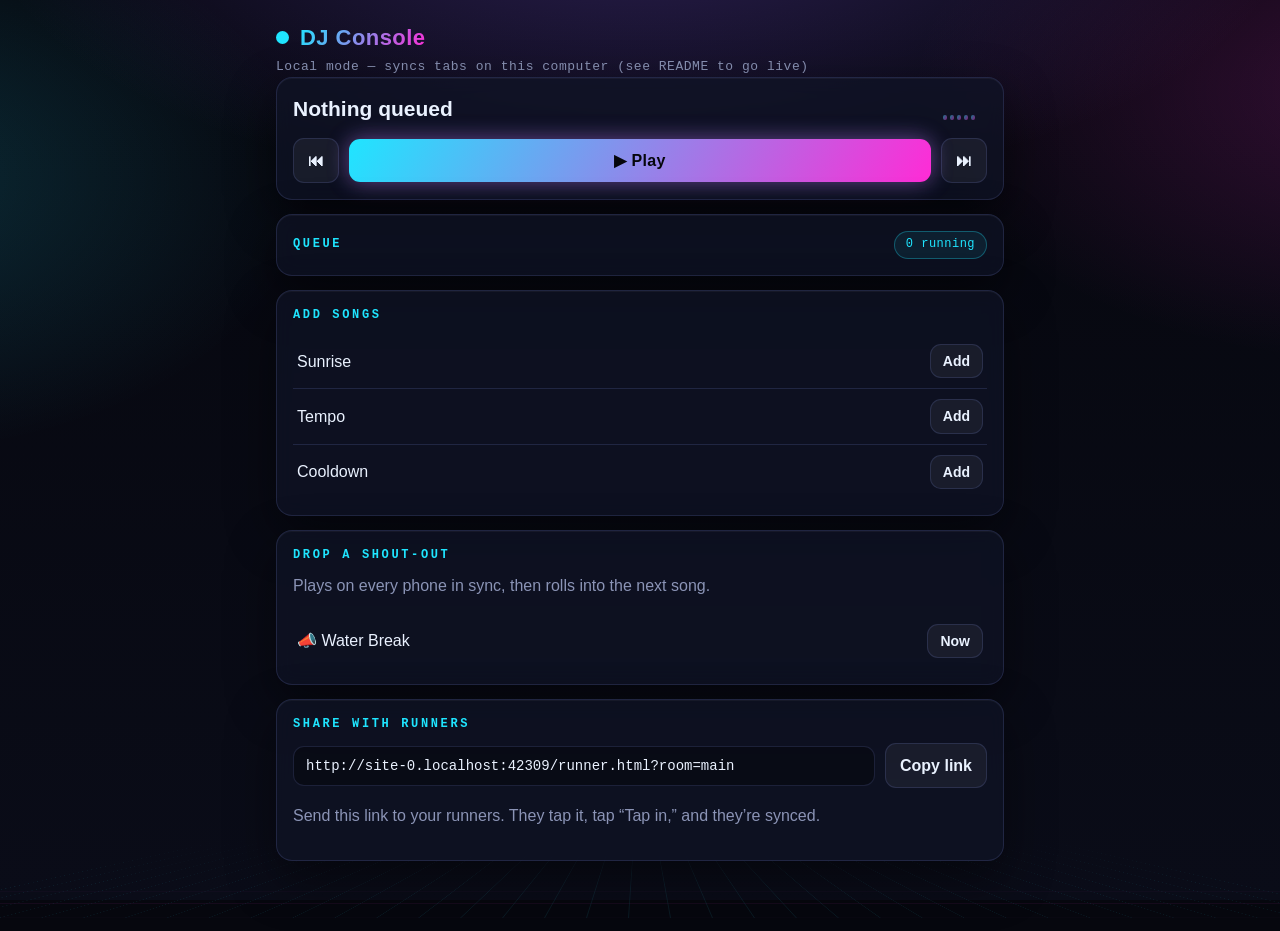
==== dj.html @ a71a1e37 "Run Club Radio: synced silent-disco web app Co-Authored-By: Claude Opus 4.8 (1M context) <noreply@an" ====
<!doctype html>
<html lang="en">
<head>
  <meta charset="utf-8" />
  <meta name="viewport" content="width=device-width, initial-scale=1, viewport-fit=cover" />
  <meta name="theme-color" content="#0e1116" />
  <title>DJ — Run Club Radio</title>
  <link rel="manifest" href="manifest.webmanifest" />
  <link rel="stylesheet" href="css/styles.css" />
</head>
<body>
  <div class="wrap">
    <div class="logo"><span class="dot"></span><h1>DJ Console</h1></div>
    <p class="sub" id="mode">Local mode</p>

    <div class="card">
      <div class="now">
        <span id="now-title">Nothing queued</span>
        <div class="row" style="gap:12px;flex:0 0 auto">
          <div class="eq paused" id="eq"><span></span><span></span><span></span><span></span><span></span></div>
          <span id="now-time"></span>
        </div>
      </div>
      <div class="transport" style="margin-top:14px">
        <button id="prev">⏮</button>
        <button id="play-pause" class="primary">▶︎ Play</button>
        <button id="next">⏭</button>
      </div>
    </div>

    <div class="card">
      <div class="row">
        <h2 style="margin:0" class="grow">Queue</h2>
        <span class="pill"><span id="runner-count">0</span> running</span>
      </div>
      <ul class="list" id="queue"></ul>
    </div>

    <div class="card">
      <h2 style="margin-top:0">Add songs</h2>
      <ul class="list" id="song-list"></ul>
    </div>

    <div class="card">
      <h2 style="margin-top:0">Drop a shout-out</h2>
      <p class="muted" style="margin-top:0">Plays on every phone in sync, then rolls into the next song.</p>
      <ul class="list" id="shout-list"></ul>
    </div>

    <div class="card">
      <h2 style="margin-top:0">Share with runners</h2>
      <div class="row">
        <input type="text" id="share-link" readonly class="grow" />
        <button id="copy-link">Copy link</button>
      </div>
      <p class="muted">Send this link to your runners. They tap it, tap “Tap in,” and they’re synced.</p>
    </div>
  </div>

  <audio id="dj-audio" preload="auto"></audio>
  <script type="module" src="js/dj.js"></script>
  <script>if ("serviceWorker" in navigator) navigator.serviceWorker.register("sw.js").catch(() => {});</script>
</body>
</html>
---- css/styles.css ----
/* Run Club Radio — electronic / synthwave-runner theme */
:root {
  --bg: #06070e;
  --bg2: #0a0c18;
  --card: rgba(16, 20, 38, 0.72);
  --text: #eaf2ff;
  --muted: #8b94b6;
  --cyan: #1fe5ff;
  --magenta: #ff2bd6;
  --violet: #8b5cff;
  --lime: #b6ff3a;
  --line: rgba(120, 140, 220, 0.18);
  --ok: #1fe5ff;
  --warn: #ffd23a;
  --grad: linear-gradient(120deg, var(--cyan), var(--magenta));
  --mono: ui-monospace, "SF Mono", "JetBrains Mono", Menlo, Consolas, monospace;
}
* { box-sizing: border-box; }
html, body { margin: 0; }
body {
  font: 16px/1.45 -apple-system, BlinkMacSystemFont, "Segoe UI", Roboto, sans-serif;
  color: var(--text);
  background: var(--bg);
  -webkit-font-smoothing: antialiased;
  min-height: 100vh;
  padding: env(safe-area-inset-top) env(safe-area-inset-right) env(safe-area-inset-bottom) env(safe-area-inset-left);
  position: relative;
  overflow-x: hidden;
}
/* synthwave horizon + neon glow, fixed and subtle so it doesn't cook the battery */
body::before {
  content: "";
  position: fixed; inset: 0; z-index: -2;
  background:
    radial-gradient(1100px 480px at 50% -10%, rgba(139, 92, 255, 0.28), transparent 60%),
    radial-gradient(900px 500px at 110% 10%, rgba(255, 43, 214, 0.18), transparent 55%),
    radial-gradient(800px 500px at -10% 20%, rgba(31, 229, 255, 0.16), transparent 55%),
    linear-gradient(180deg, var(--bg), var(--bg2));
}
body::after {
  content: "";
  position: fixed; left: -10%; right: -10%; bottom: -2%; height: 42vh; z-index: -1;
  background:
    repeating-linear-gradient(90deg, rgba(31,229,255,.16) 0 1px, transparent 1px 42px),
    repeating-linear-gradient(0deg, rgba(255,43,214,.14) 0 1px, transparent 1px 42px);
  transform: perspective(420px) rotateX(68deg);
  transform-origin: bottom center;
  mask-image: linear-gradient(180deg, transparent, #000 75%);
  -webkit-mask-image: linear-gradient(180deg, transparent, #000 75%);
  opacity: .5;
}

.wrap { max-width: 760px; margin: 0 auto; padding: 22px 16px 70px; position: relative; }

h1 {
  font-size: 22px; margin: 0; letter-spacing: 0.02em; font-weight: 800;
}
h2 {
  font-size: 12px; text-transform: uppercase; letter-spacing: 0.22em;
  color: var(--cyan); margin: 22px 0 10px; font-family: var(--mono); font-weight: 600;
}
a { color: var(--cyan); }
.sub { color: var(--muted); margin: 4px 0 0; font-family: var(--mono); font-size: 13px; letter-spacing: .04em; }

.logo { display: flex; align-items: center; gap: 11px; }
.logo h1 {
  background: var(--grad); -webkit-background-clip: text; background-clip: text; color: transparent;
}
/* the "live" pulse — a runner's cadence */
.logo .dot {
  width: 13px; height: 13px; border-radius: 50%; background: var(--cyan);
  box-shadow: 0 0 0 0 rgba(31, 229, 255, .65); animation: cadence 1.05s ease-out infinite;
}
@keyframes cadence {
  0% { box-shadow: 0 0 0 0 rgba(31,229,255,.6); }
  70% { box-shadow: 0 0 0 11px rgba(31,229,255,0); }
  100% { box-shadow: 0 0 0 0 rgba(31,229,255,0); }
}

.card {
  background: var(--card); border: 1px solid var(--line); border-radius: 16px; padding: 16px;
  backdrop-filter: blur(9px); -webkit-backdrop-filter: blur(9px);
  box-shadow: 0 1px 0 rgba(255,255,255,.04) inset, 0 18px 50px rgba(0,0,0,.45);
}
.card + .card { margin-top: 14px; }

button {
  font: inherit; font-weight: 700; color: var(--text);
  background: rgba(255,255,255,.05); border: 1px solid var(--line);
  border-radius: 11px; padding: 10px 14px; cursor: pointer;
  transition: transform .08s ease, border-color .15s ease, box-shadow .15s ease;
}
button:hover { border-color: rgba(31,229,255,.55); box-shadow: 0 0 16px rgba(31,229,255,.18); }
button:active { transform: translateY(1px) scale(.99); }
button.primary {
  background: var(--grad); border: none; color: #05060c; letter-spacing: .02em;
  box-shadow: 0 0 22px rgba(255,43,214,.35), 0 0 22px rgba(31,229,255,.25);
}
button.primary:hover { box-shadow: 0 0 34px rgba(255,43,214,.5), 0 0 30px rgba(31,229,255,.4); }
button.big { width: 100%; padding: 18px; font-size: 18px; border-radius: 14px; text-transform: uppercase; letter-spacing: .06em; }

input[type=text] {
  width: 100%; font: 14px var(--mono); color: var(--text); background: rgba(0,0,0,.35);
  border: 1px solid var(--line); border-radius: 11px; padding: 11px 12px;
}
input[type=range] { width: 100%; accent-color: var(--magenta); }

ul.list { list-style: none; margin: 0; padding: 0; }
ul.list li { display: flex; align-items: center; justify-content: space-between; gap: 10px; padding: 10px 4px; border-bottom: 1px solid var(--line); }
ul.list li:last-child { border-bottom: none; }
ul.list li button { padding: 6px 12px; font-size: 14px; }

.transport { display: flex; gap: 10px; align-items: center; }
.transport button { flex: 0 0 auto; }
#play-pause { flex: 1; }

#queue .current { background: linear-gradient(90deg, rgba(31,229,255,.16), rgba(255,43,214,.10)); border-radius: 9px; box-shadow: inset 0 0 0 1px rgba(31,229,255,.25); }
.q-title { overflow: hidden; text-overflow: ellipsis; white-space: nowrap; }
.q-actions { display: flex; gap: 4px; flex: 0 0 auto; }
.q-actions button { padding: 4px 9px; font-size: 13px; }

.now { display: flex; align-items: center; justify-content: space-between; gap: 12px; }
.now #now-title { font-size: 21px; font-weight: 800; }
#now-time, .pill { color: var(--muted); font-variant-numeric: tabular-nums; font-family: var(--mono); }

.row { display: flex; gap: 10px; align-items: center; }
.grow { flex: 1; }
.muted { color: var(--muted); }
.pill { font-size: 12px; background: rgba(31,229,255,.08); border: 1px solid rgba(31,229,255,.3); color: var(--cyan); padding: 4px 11px; border-radius: 999px; font-family: var(--mono); letter-spacing: .04em; }

/* ---- equalizer (electronic motif) ---- */
.eq { display: inline-flex; align-items: flex-end; gap: 3px; height: 22px; }
.eq span { width: 4px; height: 30%; background: var(--grad); border-radius: 2px; animation: bounce 0.9s ease-in-out infinite; }
.eq span:nth-child(2){ animation-delay: .15s } .eq span:nth-child(3){ animation-delay: .3s }
.eq span:nth-child(4){ animation-delay: .45s } .eq span:nth-child(5){ animation-delay: .6s }
.eq.paused span { animation-play-state: paused; height: 22%; opacity: .5; }
@keyframes bounce { 0%,100% { height: 22%; } 50% { height: 100%; } }

/* ---- runner ---- */
.lobby { text-align: center; padding: 30px 12px; }
.lobby .big-emoji { font-size: 56px; filter: drop-shadow(0 0 18px rgba(31,229,255,.5)); }
.player .track { font-size: 27px; font-weight: 900; letter-spacing: -0.01em; margin: 8px 0; text-shadow: 0 0 26px rgba(31,229,255,.25); }
.kind { display: inline-block; font-size: 11px; color: var(--muted); font-family: var(--mono); text-transform: uppercase; letter-spacing: .2em; }
.kind.shout { color: var(--magenta); font-weight: 700; text-shadow: 0 0 16px rgba(255,43,214,.5); }
.progress { height: 9px; background: rgba(0,0,0,.45); border-radius: 999px; overflow: hidden; margin: 18px 0 8px; border: 1px solid var(--line); }
.progress > div {
  height: 100%; width: 0;
  background: var(--grad), repeating-linear-gradient(45deg, rgba(255,255,255,.25) 0 8px, transparent 8px 16px);
  background-blend-mode: overlay;
  box-shadow: 0 0 18px rgba(255,43,214,.6);
  transition: width .2s linear;
}
.sync { display: flex; align-items: center; gap: 8px; color: var(--muted); font-size: 13px; font-family: var(--mono); }
.dot { width: 10px; height: 10px; border-radius: 50%; background: var(--muted); }
.dot.ok { background: var(--cyan); box-shadow: 0 0 0 4px rgba(31,229,255,.16), 0 0 12px var(--cyan); }
.dot.warn { background: var(--warn); box-shadow: 0 0 0 4px rgba(255,210,58,.16); }
.dot.paused { background: var(--muted); }

/* ---- landing chooser ---- */
.choose { display: grid; gap: 14px; margin-top: 20px; }
.choose a { text-decoration: none; }
.choose .card { display: flex; align-items: center; gap: 15px; transition: border-color .15s, box-shadow .15s, transform .08s; }
.choose .card:hover { border-color: rgba(31,229,255,.5); box-shadow: 0 0 26px rgba(31,229,255,.15); transform: translateY(-1px); }
.choose .emoji { font-size: 30px; filter: drop-shadow(0 0 12px rgba(255,43,214,.4)); }
.choose .t { font-weight: 800; color: var(--text); }
.choose .d { color: var(--muted); font-size: 14px; }
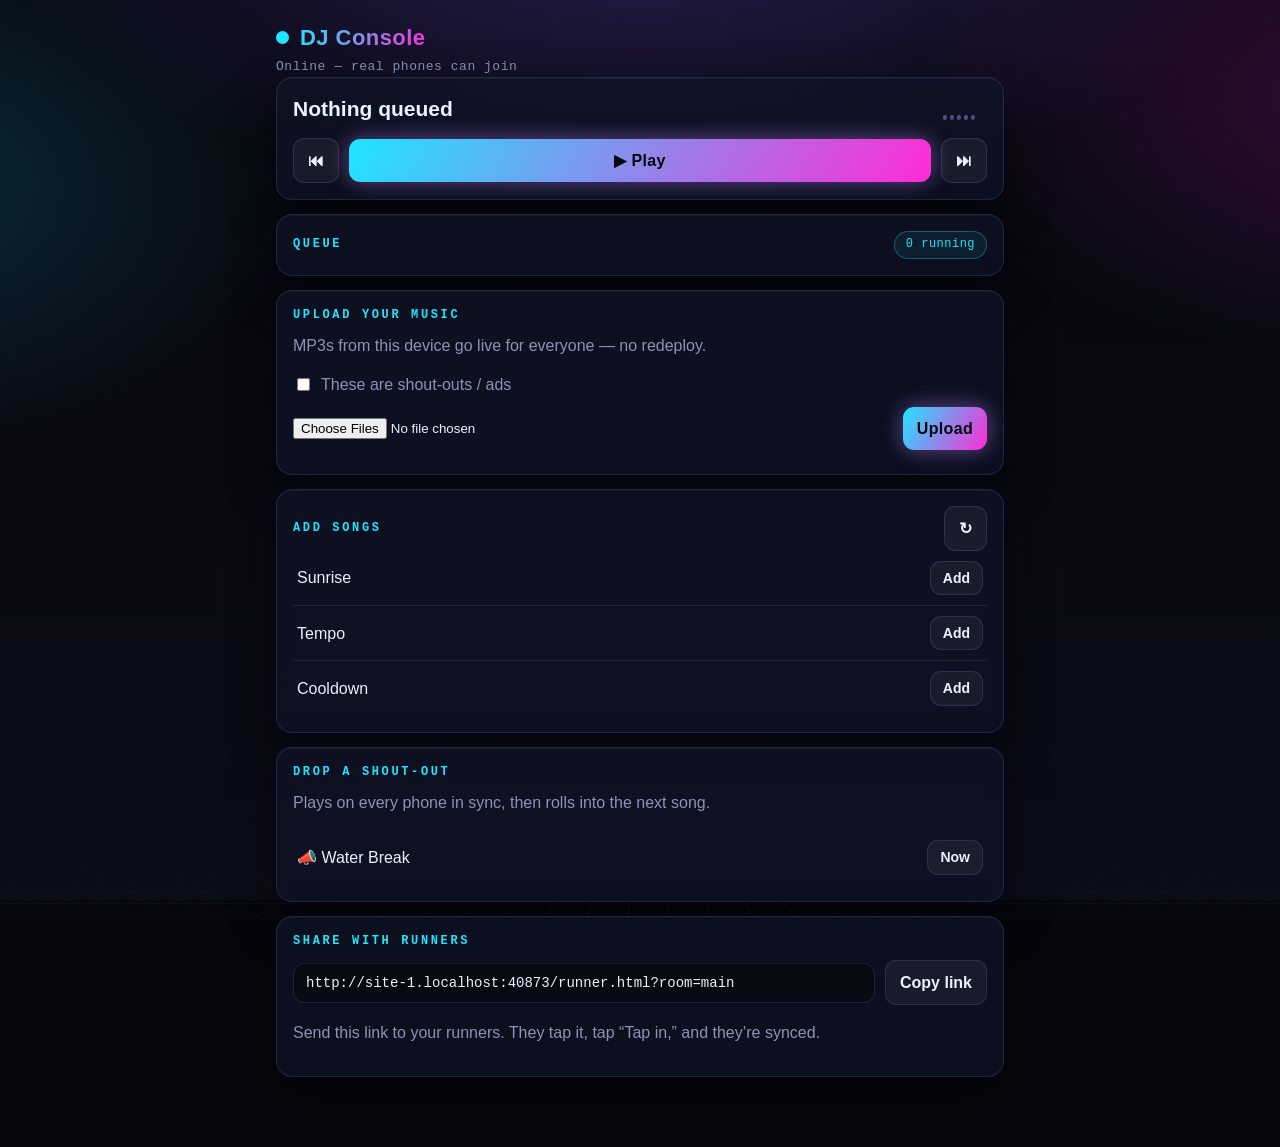
==== commit 442c5456: "In-app music uploader: Supabase Storage + DJ upload/delete/refresh UI Co-Authored-By: Claude Opus 4." ====
--- a/dj.html
+++ b/dj.html
@@ -37,7 +37,24 @@
     </div>
 
     <div class="card">
-      <h2 style="margin-top:0">Add songs</h2>
+      <h2 style="margin-top:0">Upload your music</h2>
+      <p class="muted" style="margin-top:0">MP3s from this device go live for everyone — no redeploy.</p>
+      <label class="row" style="gap:8px;margin-bottom:10px;cursor:pointer">
+        <input type="checkbox" id="as-shout" style="width:auto;accent-color:var(--magenta)" />
+        <span class="muted">These are shout-outs / ads</span>
+      </label>
+      <div class="row">
+        <input type="file" id="file-input" accept="audio/*" multiple class="grow" />
+        <button id="upload-btn" class="primary">Upload</button>
+      </div>
+      <div id="upload-status" class="muted" style="margin-top:8px"></div>
+    </div>
+
+    <div class="card">
+      <div class="row">
+        <h2 style="margin:0" class="grow">Add songs</h2>
+        <button id="refresh-catalog">↻</button>
+      </div>
       <ul class="list" id="song-list"></ul>
     </div>
 
